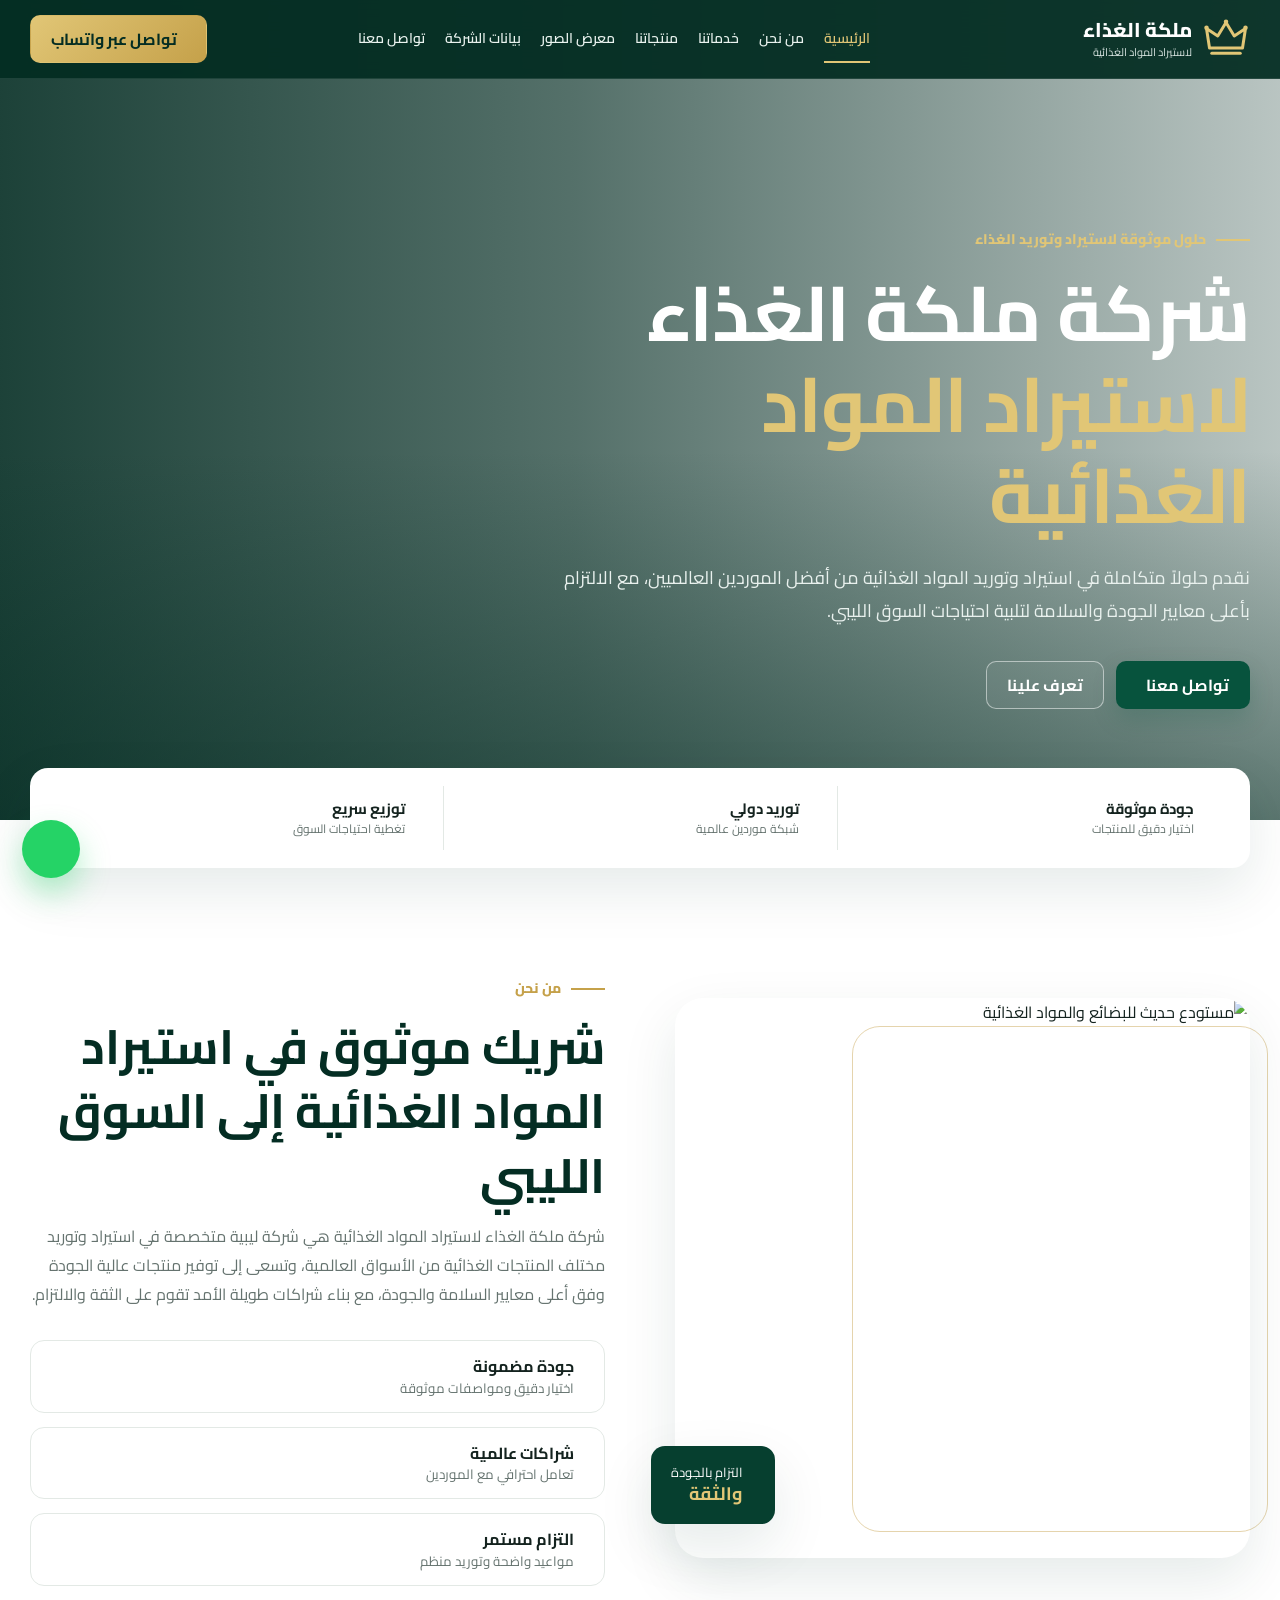
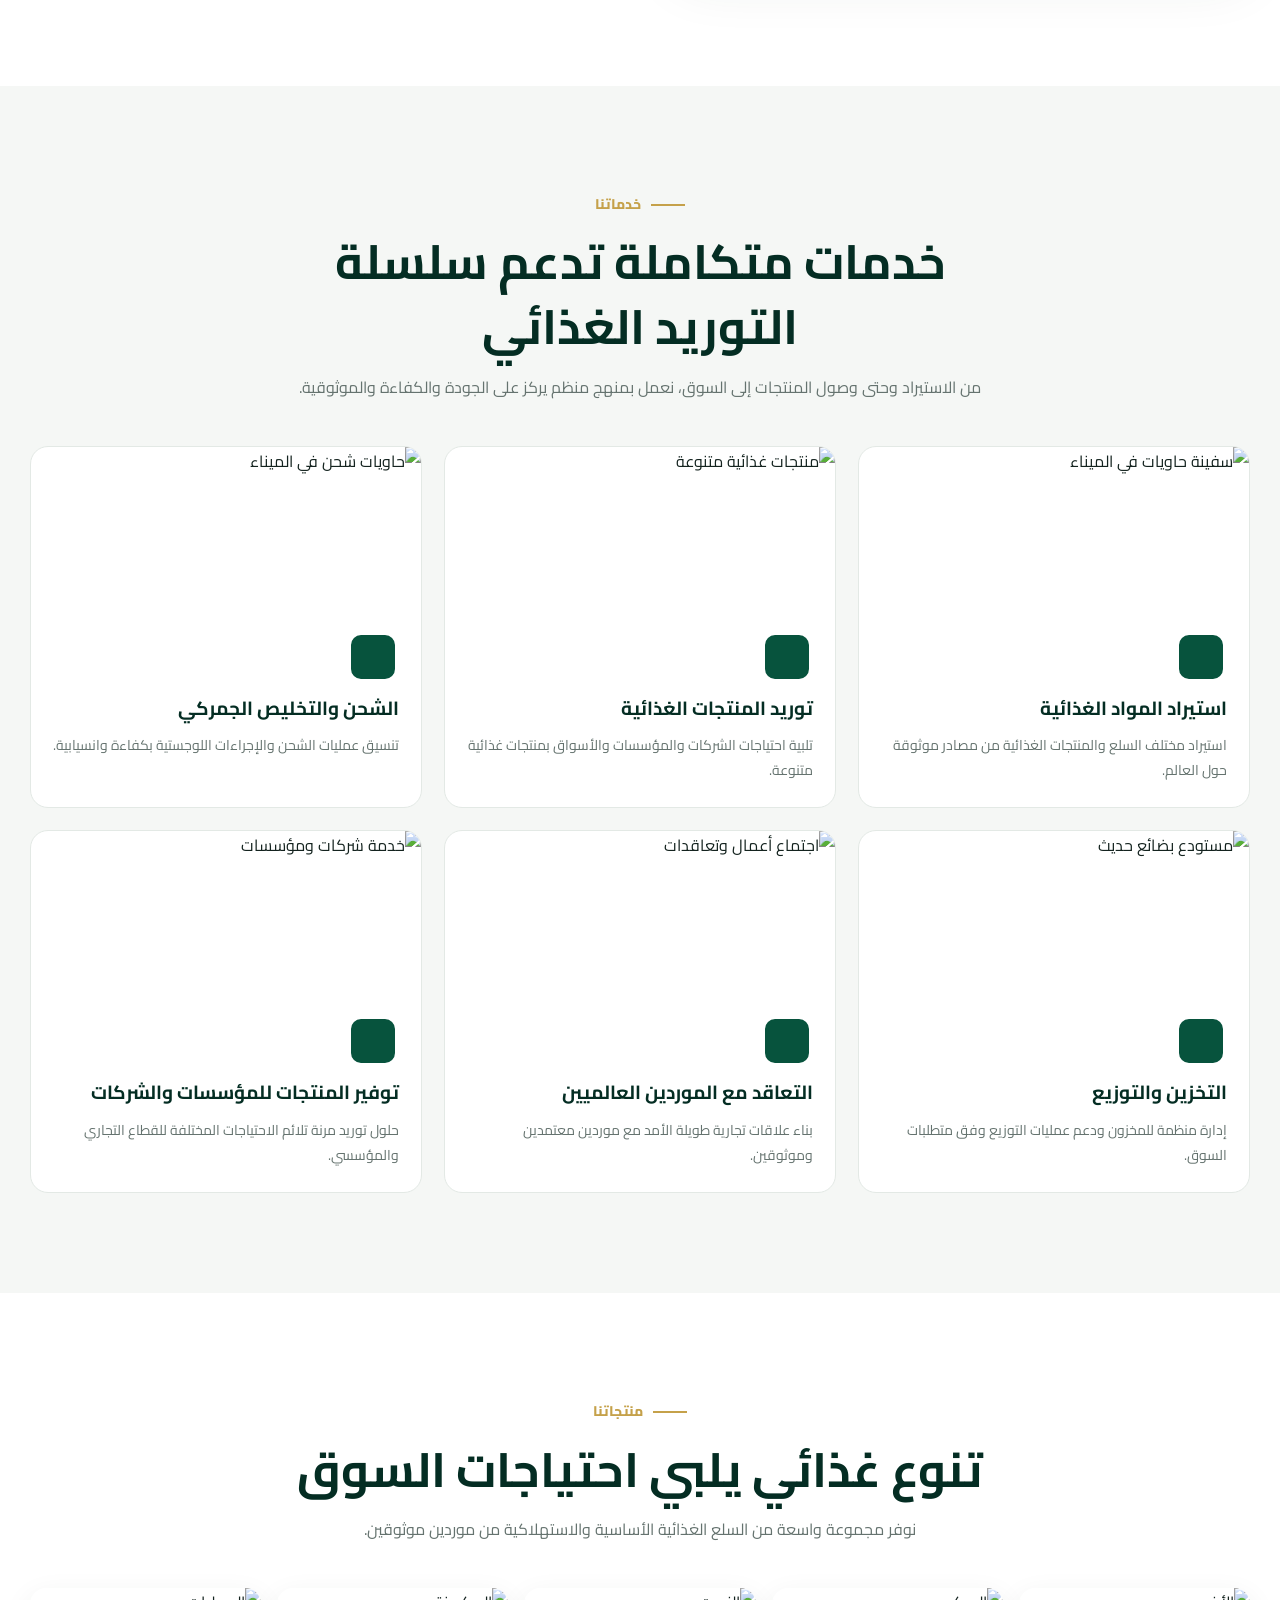
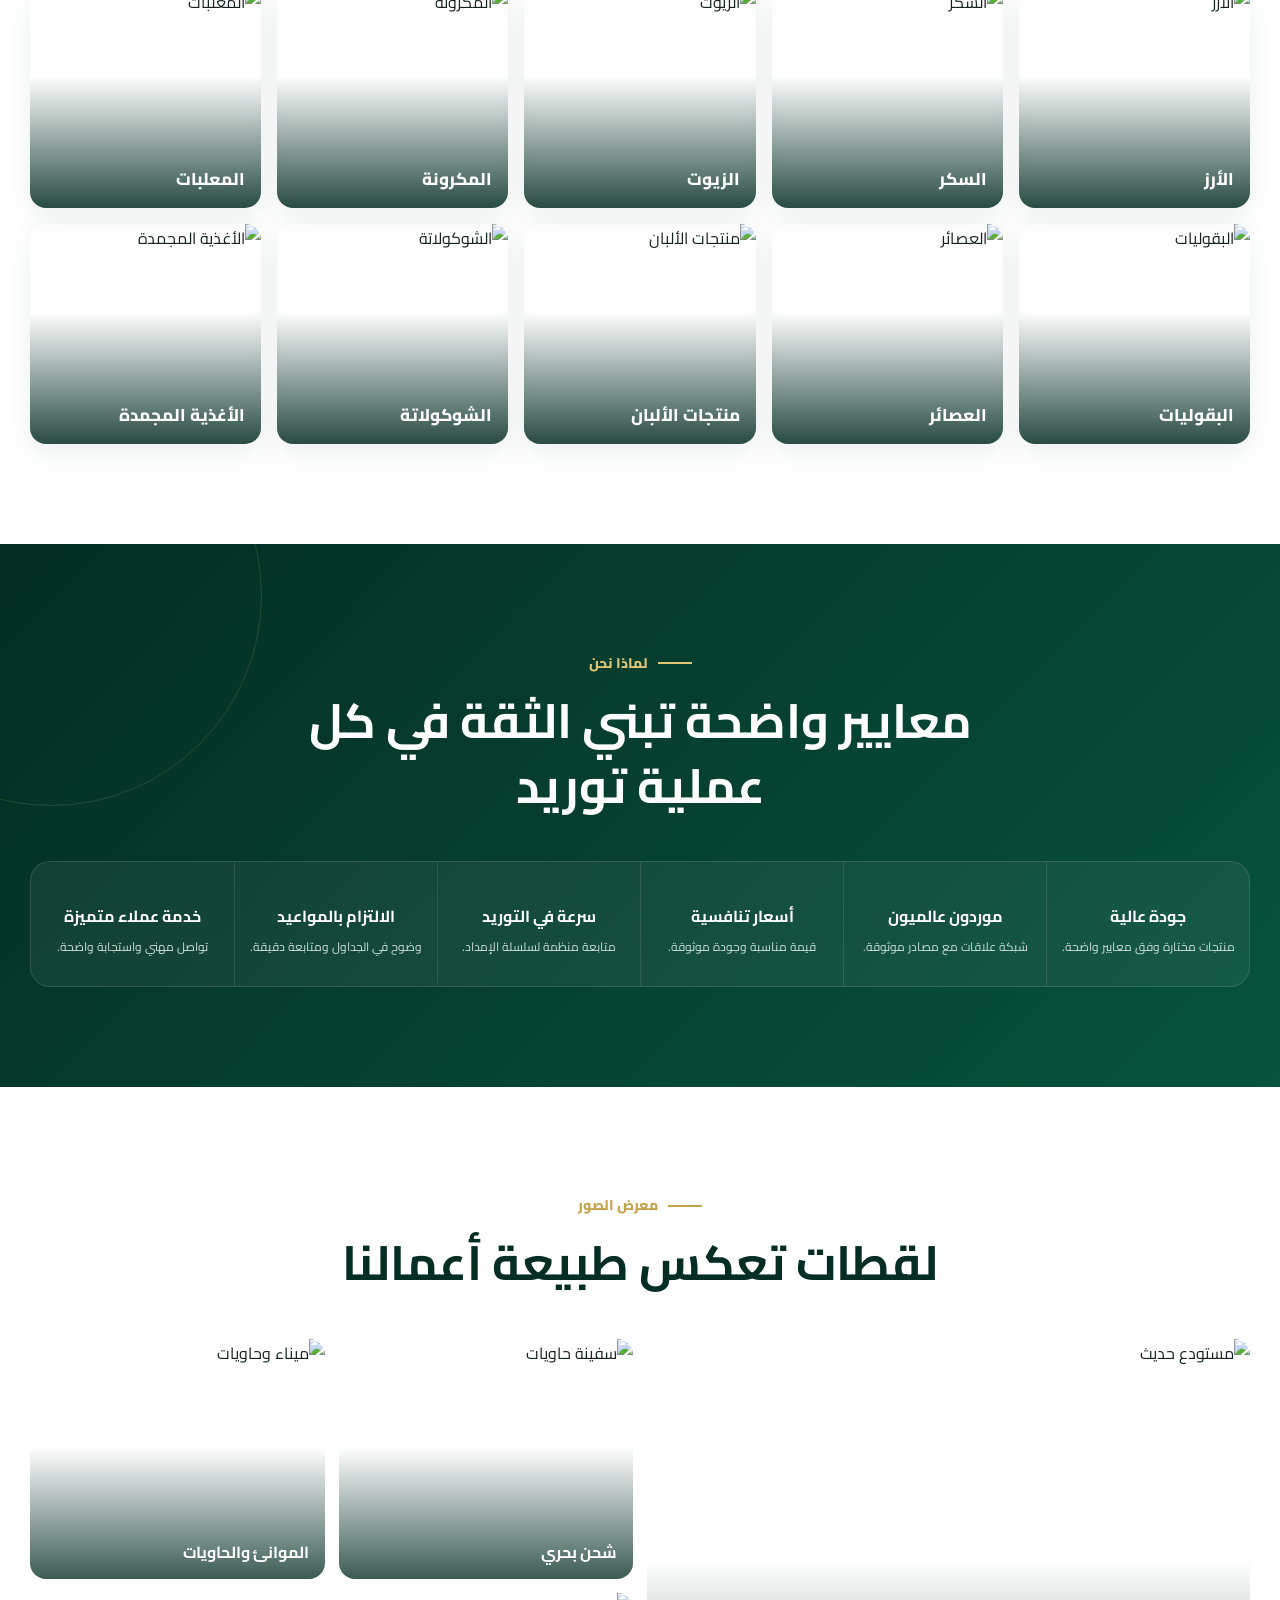
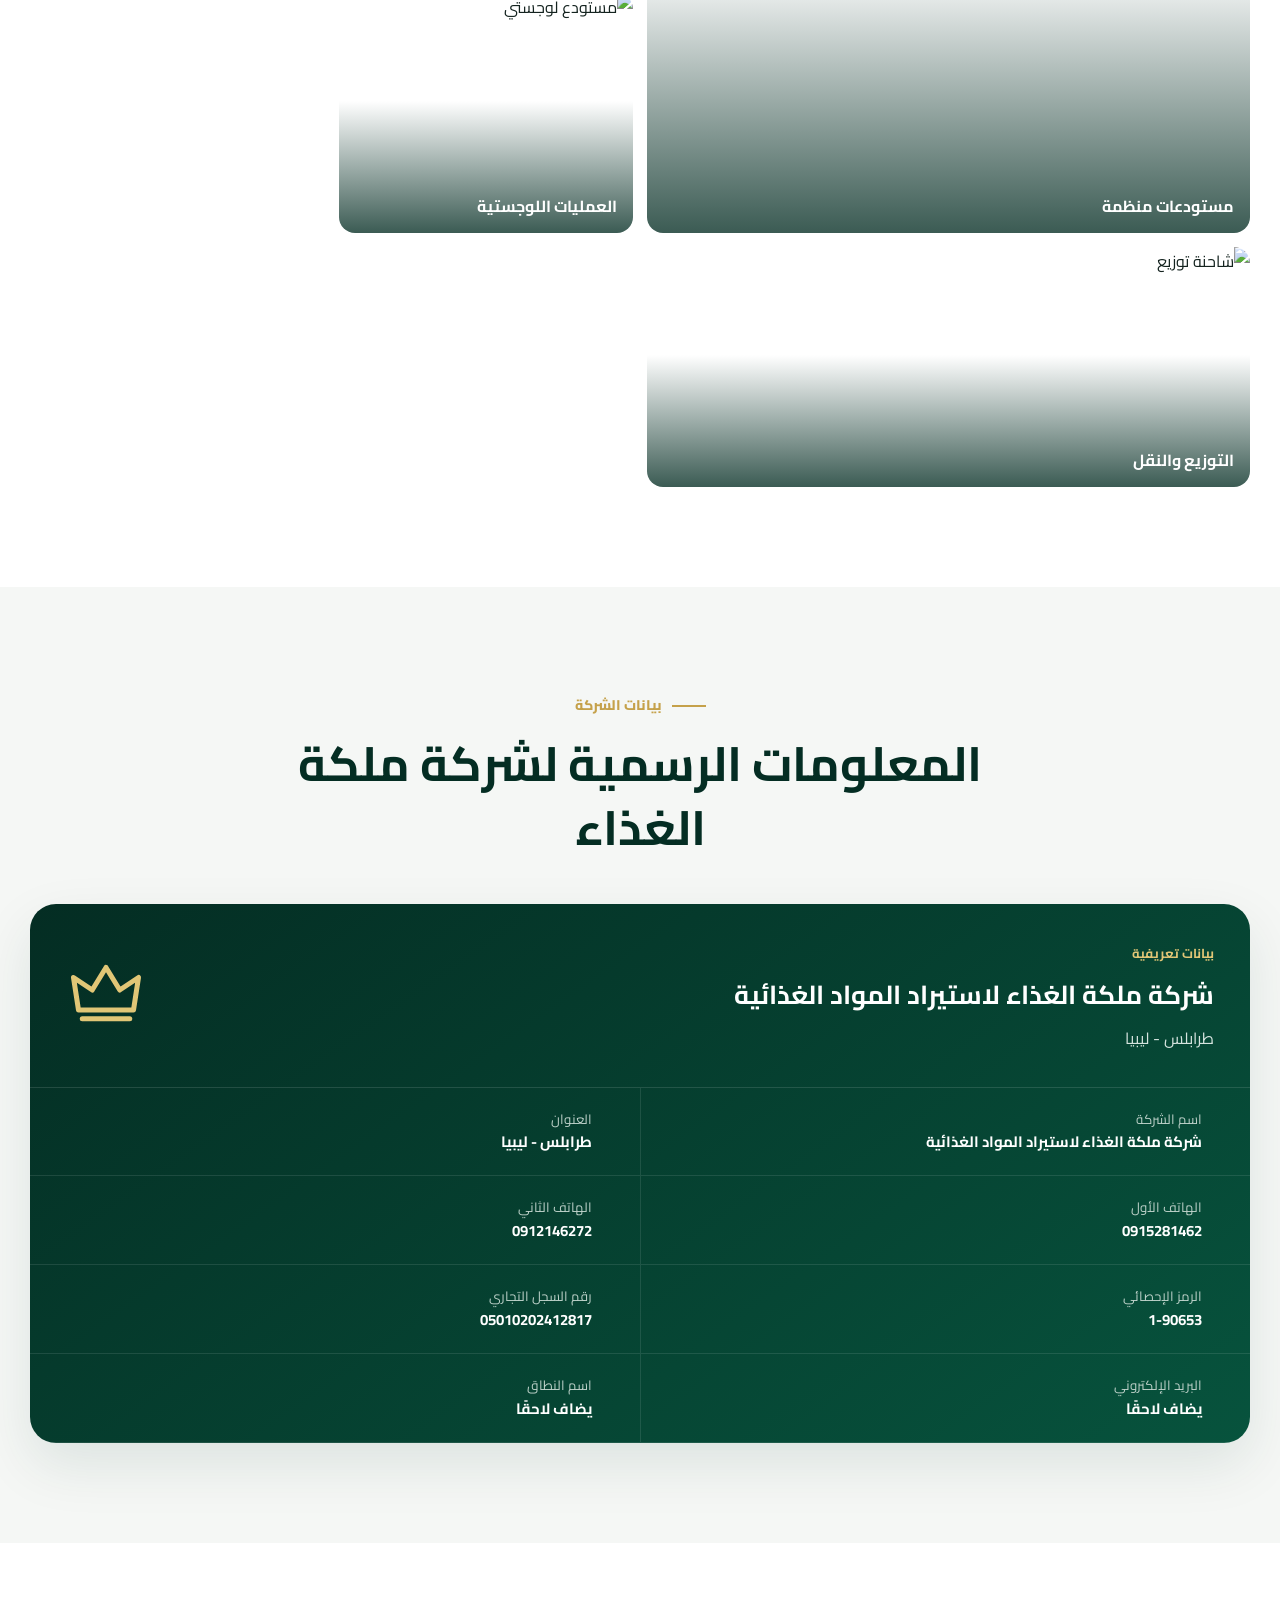
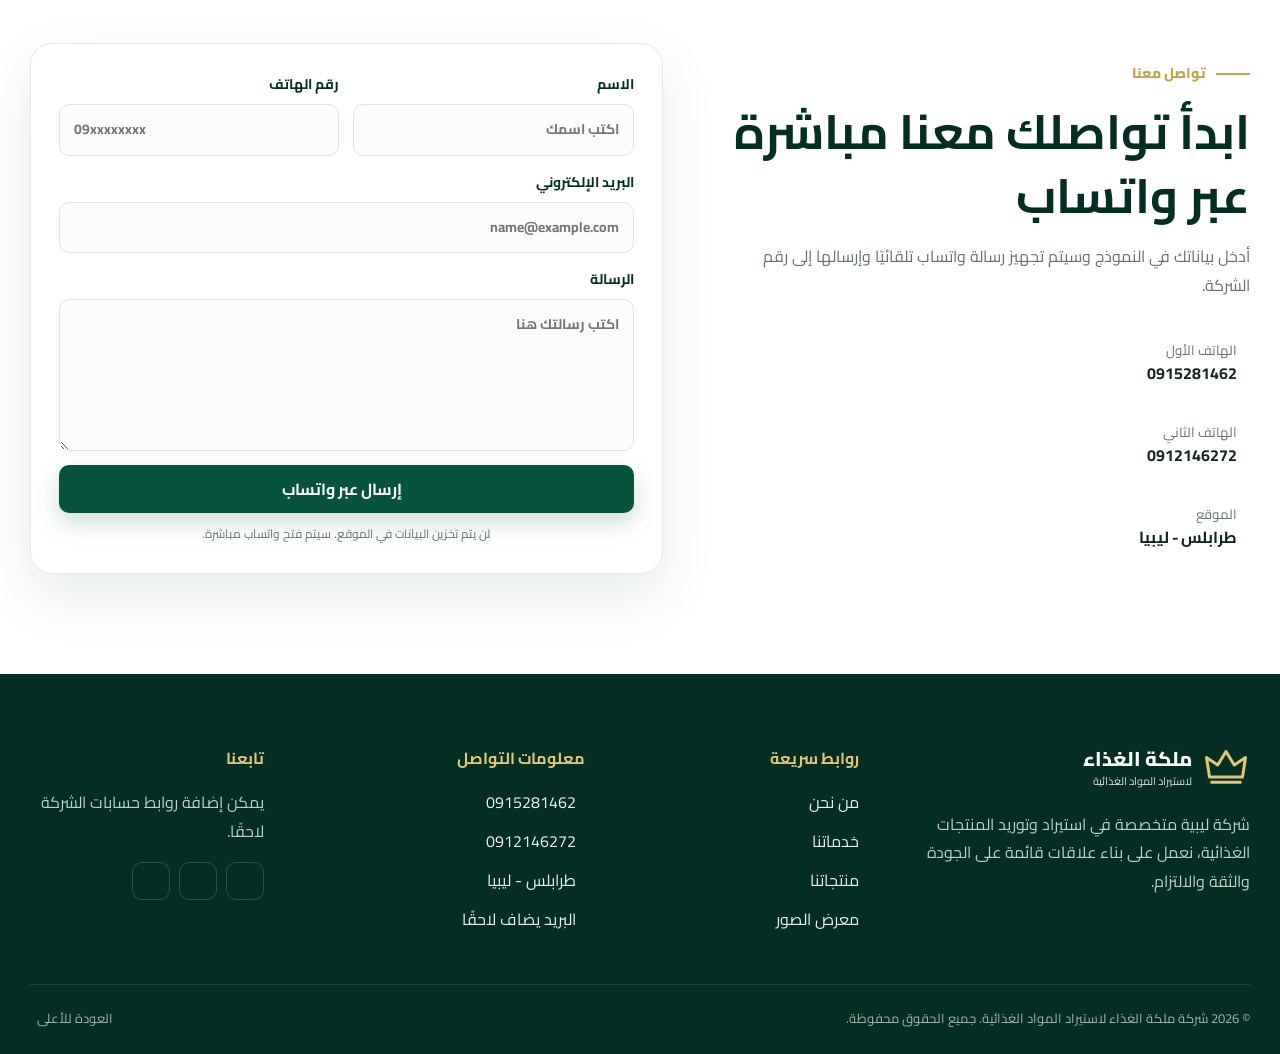
==== malikat-alghidhaa-site/index.html @ f76620d1 "Initial commit" ====
<!DOCTYPE html>
<html lang="ar" dir="rtl">
<head>
  <meta charset="UTF-8" />
  <meta name="viewport" content="width=device-width, initial-scale=1.0" />
  <meta name="description" content="شركة ملكة الغذاء لاستيراد المواد الغذائية - شركة ليبية متخصصة في استيراد وتوريد المواد الغذائية من أفضل الموردين العالميين." />
  <meta name="theme-color" content="#063f2f" />
  <title>شركة ملكة الغذاء لاستيراد المواد الغذائية</title>

  <link rel="preconnect" href="https://fonts.googleapis.com">
  <link rel="preconnect" href="https://fonts.gstatic.com" crossorigin>
  <link href="https://fonts.googleapis.com/css2?family=Cairo:wght@400;500;600;700;800&display=swap" rel="stylesheet">
  <link rel="stylesheet" href="styles.css" />
  <script src="https://unpkg.com/lucide@latest/dist/umd/lucide.min.js" defer></script>
  <script src="script.js" defer></script>
</head>
<body>
  <a class="skip-link" href="#main">انتقل إلى المحتوى</a>

  <header class="site-header" id="top">
    <div class="container nav-wrap">
      <a class="brand" href="#home" aria-label="العودة إلى الرئيسية">
        <span class="brand-mark" aria-hidden="true">
          <svg viewBox="0 0 64 64" role="img" aria-label="تاج">
            <path d="M10 44 6 18l15 10L32 10l11 18 15-10-4 26H10Z" fill="none" stroke="currentColor" stroke-width="4" stroke-linejoin="round"/>
            <path d="M13 51h38" fill="none" stroke="currentColor" stroke-width="4" stroke-linecap="round"/>
            <circle cx="6" cy="17" r="3" fill="currentColor"/>
            <circle cx="32" cy="9" r="3" fill="currentColor"/>
            <circle cx="58" cy="17" r="3" fill="currentColor"/>
          </svg>
        </span>
        <span class="brand-copy">
          <strong>ملكة الغذاء</strong>
          <small>لاستيراد المواد الغذائية</small>
        </span>
      </a>

      <button class="nav-toggle" type="button" aria-label="فتح القائمة" aria-expanded="false" aria-controls="mainNav">
        <span></span><span></span><span></span>
      </button>

      <nav class="main-nav" id="mainNav" aria-label="التنقل الرئيسي">
        <a href="#home" class="active">الرئيسية</a>
        <a href="#about">من نحن</a>
        <a href="#services">خدماتنا</a>
        <a href="#products">منتجاتنا</a>
        <a href="#gallery">معرض الصور</a>
        <a href="#company-data">بيانات الشركة</a>
        <a href="#contact">تواصل معنا</a>
      </nav>

      <a class="btn btn-gold nav-whatsapp" href="https://wa.me/218915281462" target="_blank" rel="noopener">
        <i data-lucide="message-circle"></i>
        تواصل عبر واتساب
      </a>
    </div>
  </header>

  <main id="main">
    <section class="hero" id="home">
      <div class="hero-overlay"></div>
      <div class="container hero-content reveal">
        <span class="eyebrow light">حلول موثوقة لاستيراد وتوريد الغذاء</span>
        <h1>شركة ملكة الغذاء<br><span>لاستيراد المواد الغذائية</span></h1>
        <p>نقدم حلولاً متكاملة في استيراد وتوريد المواد الغذائية من أفضل الموردين العالميين، مع الالتزام بأعلى معايير الجودة والسلامة لتلبية احتياجات السوق الليبي.</p>
        <div class="hero-actions">
          <a class="btn btn-primary" href="#contact">تواصل معنا <i data-lucide="arrow-left"></i></a>
          <a class="btn btn-outline-light" href="#about">تعرف علينا</a>
        </div>
      </div>
      <div class="hero-stats container" aria-label="مزايا مختصرة">
        <article>
          <i data-lucide="badge-check"></i>
          <div><strong>جودة موثوقة</strong><span>اختيار دقيق للمنتجات</span></div>
        </article>
        <article>
          <i data-lucide="ship"></i>
          <div><strong>توريد دولي</strong><span>شبكة موردين عالمية</span></div>
        </article>
        <article>
          <i data-lucide="truck"></i>
          <div><strong>توزيع سريع</strong><span>تغطية احتياجات السوق</span></div>
        </article>
      </div>
    </section>

    <section class="section about" id="about">
      <div class="container two-col">
        <div class="image-card reveal">
          <img src="https://images.unsplash.com/photo-1586528116311-ad8dd3c8310d?auto=format&fit=crop&w=1400&q=85" alt="مستودع حديث للبضائع والمواد الغذائية" loading="lazy" />
          <div class="image-badge"><i data-lucide="shield-check"></i><span>التزام بالجودة<br><strong>والثقة</strong></span></div>
        </div>
        <div class="section-copy reveal">
          <span class="eyebrow">من نحن</span>
          <h2>شريك موثوق في استيراد المواد الغذائية إلى السوق الليبي</h2>
          <p>شركة ملكة الغذاء لاستيراد المواد الغذائية هي شركة ليبية متخصصة في استيراد وتوريد مختلف المنتجات الغذائية من الأسواق العالمية، وتسعى إلى توفير منتجات عالية الجودة وفق أعلى معايير السلامة والجودة، مع بناء شراكات طويلة الأمد تقوم على الثقة والالتزام.</p>
          <div class="mini-features">
            <div><i data-lucide="award"></i><span><strong>جودة مضمونة</strong><small>اختيار دقيق ومواصفات موثوقة</small></span></div>
            <div><i data-lucide="handshake"></i><span><strong>شراكات عالمية</strong><small>تعامل احترافي مع الموردين</small></span></div>
            <div><i data-lucide="calendar-check"></i><span><strong>التزام مستمر</strong><small>مواعيد واضحة وتوريد منظم</small></span></div>
          </div>
        </div>
      </div>
    </section>

    <section class="section section-soft" id="services">
      <div class="container">
        <div class="section-heading reveal">
          <span class="eyebrow">خدماتنا</span>
          <h2>خدمات متكاملة تدعم سلسلة التوريد الغذائي</h2>
          <p>من الاستيراد وحتى وصول المنتجات إلى السوق، نعمل بمنهج منظم يركز على الجودة والكفاءة والموثوقية.</p>
        </div>

        <div class="service-grid">
          <article class="service-card reveal">
            <img src="https://images.unsplash.com/photo-1578575437130-527eed3abbec?auto=format&fit=crop&w=900&q=80" alt="سفينة حاويات في الميناء" loading="lazy" />
            <div class="card-body"><span class="icon-box"><i data-lucide="ship"></i></span><h3>استيراد المواد الغذائية</h3><p>استيراد مختلف السلع والمنتجات الغذائية من مصادر موثوقة حول العالم.</p></div>
          </article>
          <article class="service-card reveal">
            <img src="https://images.unsplash.com/photo-1601599561213-832382fd07ba?auto=format&fit=crop&w=900&q=80" alt="منتجات غذائية متنوعة" loading="lazy" />
            <div class="card-body"><span class="icon-box"><i data-lucide="package-check"></i></span><h3>توريد المنتجات الغذائية</h3><p>تلبية احتياجات الشركات والمؤسسات والأسواق بمنتجات غذائية متنوعة.</p></div>
          </article>
          <article class="service-card reveal">
            <img src="https://images.unsplash.com/photo-1494412574643-ff11b0a5c1c3?auto=format&fit=crop&w=900&q=80" alt="حاويات شحن في الميناء" loading="lazy" />
            <div class="card-body"><span class="icon-box"><i data-lucide="container"></i></span><h3>الشحن والتخليص الجمركي</h3><p>تنسيق عمليات الشحن والإجراءات اللوجستية بكفاءة وانسيابية.</p></div>
          </article>
          <article class="service-card reveal">
            <img src="https://images.unsplash.com/photo-1553413077-190dd305871c?auto=format&fit=crop&w=900&q=80" alt="مستودع بضائع حديث" loading="lazy" />
            <div class="card-body"><span class="icon-box"><i data-lucide="warehouse"></i></span><h3>التخزين والتوزيع</h3><p>إدارة منظمة للمخزون ودعم عمليات التوزيع وفق متطلبات السوق.</p></div>
          </article>
          <article class="service-card reveal">
            <img src="https://images.unsplash.com/photo-1556761175-b413da4baf72?auto=format&fit=crop&w=900&q=80" alt="اجتماع أعمال وتعاقدات" loading="lazy" />
            <div class="card-body"><span class="icon-box"><i data-lucide="handshake"></i></span><h3>التعاقد مع الموردين العالميين</h3><p>بناء علاقات تجارية طويلة الأمد مع موردين معتمدين وموثوقين.</p></div>
          </article>
          <article class="service-card reveal">
            <img src="https://images.unsplash.com/photo-1556742049-0cfed4f6a45d?auto=format&fit=crop&w=900&q=80" alt="خدمة شركات ومؤسسات" loading="lazy" />
            <div class="card-body"><span class="icon-box"><i data-lucide="building-2"></i></span><h3>توفير المنتجات للمؤسسات والشركات</h3><p>حلول توريد مرنة تلائم الاحتياجات المختلفة للقطاع التجاري والمؤسسي.</p></div>
          </article>
        </div>
      </div>
    </section>

    <section class="section" id="products">
      <div class="container">
        <div class="section-heading reveal">
          <span class="eyebrow">منتجاتنا</span>
          <h2>تنوع غذائي يلبي احتياجات السوق</h2>
          <p>نوفر مجموعة واسعة من السلع الغذائية الأساسية والاستهلاكية من موردين موثوقين.</p>
        </div>

        <div class="product-grid">
          <article class="product-card reveal"><img src="https://images.unsplash.com/photo-1586201375761-83865001e31c?auto=format&fit=crop&w=700&q=80" alt="الأرز" loading="lazy"><span>الأرز</span></article>
          <article class="product-card reveal"><img src="https://images.unsplash.com/photo-1581441363689-1f3c3c414635?auto=format&fit=crop&w=700&q=80" alt="السكر" loading="lazy"><span>السكر</span></article>
          <article class="product-card reveal"><img src="https://images.unsplash.com/photo-1474979266404-7eaacbcd87c5?auto=format&fit=crop&w=700&q=80" alt="الزيوت" loading="lazy"><span>الزيوت</span></article>
          <article class="product-card reveal"><img src="https://images.unsplash.com/photo-1551462147-ff29053bfc14?auto=format&fit=crop&w=700&q=80" alt="المكرونة" loading="lazy"><span>المكرونة</span></article>
          <article class="product-card reveal"><img src="https://images.unsplash.com/photo-1592924357228-91a4daadcfea?auto=format&fit=crop&w=700&q=80" alt="المعلبات" loading="lazy"><span>المعلبات</span></article>
          <article class="product-card reveal"><img src="https://images.unsplash.com/photo-1515543904379-3d757afe72e4?auto=format&fit=crop&w=700&q=80" alt="البقوليات" loading="lazy"><span>البقوليات</span></article>
          <article class="product-card reveal"><img src="https://images.unsplash.com/photo-1621506289937-a8e4df240d0b?auto=format&fit=crop&w=700&q=80" alt="العصائر" loading="lazy"><span>العصائر</span></article>
          <article class="product-card reveal"><img src="https://images.unsplash.com/photo-1628088062854-d1870b4553da?auto=format&fit=crop&w=700&q=80" alt="منتجات الألبان" loading="lazy"><span>منتجات الألبان</span></article>
          <article class="product-card reveal"><img src="https://images.unsplash.com/photo-1575377427642-087cf684f29d?auto=format&fit=crop&w=700&q=80" alt="الشوكولاتة" loading="lazy"><span>الشوكولاتة</span></article>
          <article class="product-card reveal"><img src="https://images.unsplash.com/photo-1598511726623-d2e9996892f0?auto=format&fit=crop&w=700&q=80" alt="الأغذية المجمدة" loading="lazy"><span>الأغذية المجمدة</span></article>
        </div>
      </div>
    </section>

    <section class="section why-us">
      <div class="container">
        <div class="section-heading light reveal">
          <span class="eyebrow light">لماذا نحن</span>
          <h2>معايير واضحة تبني الثقة في كل عملية توريد</h2>
        </div>
        <div class="why-grid">
          <article class="reveal"><i data-lucide="shield-check"></i><h3>جودة عالية</h3><p>منتجات مختارة وفق معايير واضحة.</p></article>
          <article class="reveal"><i data-lucide="globe-2"></i><h3>موردون عالميون</h3><p>شبكة علاقات مع مصادر موثوقة.</p></article>
          <article class="reveal"><i data-lucide="badge-dollar-sign"></i><h3>أسعار تنافسية</h3><p>قيمة مناسبة وجودة موثوقة.</p></article>
          <article class="reveal"><i data-lucide="truck"></i><h3>سرعة في التوريد</h3><p>متابعة منظمة لسلسلة الإمداد.</p></article>
          <article class="reveal"><i data-lucide="clock-3"></i><h3>الالتزام بالمواعيد</h3><p>وضوح في الجداول ومتابعة دقيقة.</p></article>
          <article class="reveal"><i data-lucide="headphones"></i><h3>خدمة عملاء متميزة</h3><p>تواصل مهني واستجابة واضحة.</p></article>
        </div>
      </div>
    </section>

    <section class="section" id="gallery">
      <div class="container">
        <div class="section-heading reveal">
          <span class="eyebrow">معرض الصور</span>
          <h2>لقطات تعكس طبيعة أعمالنا</h2>
        </div>
        <div class="gallery-grid">
          <figure class="gallery-large reveal"><img src="https://images.unsplash.com/photo-1553413077-190dd305871c?auto=format&fit=crop&w=1200&q=85" alt="مستودع حديث" loading="lazy"><figcaption>مستودعات منظمة</figcaption></figure>
          <figure class="reveal"><img src="https://images.unsplash.com/photo-1578575437130-527eed3abbec?auto=format&fit=crop&w=900&q=85" alt="سفينة حاويات" loading="lazy"><figcaption>شحن بحري</figcaption></figure>
          <figure class="reveal"><img src="https://images.unsplash.com/photo-1494412574643-ff11b0a5c1c3?auto=format&fit=crop&w=900&q=85" alt="ميناء وحاويات" loading="lazy"><figcaption>الموانئ والحاويات</figcaption></figure>
          <figure class="reveal"><img src="https://images.unsplash.com/photo-1586528116311-ad8dd3c8310d?auto=format&fit=crop&w=900&q=85" alt="مستودع لوجستي" loading="lazy"><figcaption>العمليات اللوجستية</figcaption></figure>
          <figure class="gallery-wide reveal"><img src="https://images.unsplash.com/photo-1601584115197-04ecc0da31d7?auto=format&fit=crop&w=1200&q=85" alt="شاحنة توزيع" loading="lazy"><figcaption>التوزيع والنقل</figcaption></figure>
        </div>
      </div>
    </section>

    <section class="section section-soft" id="company-data">
      <div class="container">
        <div class="section-heading reveal">
          <span class="eyebrow">بيانات الشركة</span>
          <h2>المعلومات الرسمية لشركة ملكة الغذاء</h2>
        </div>

        <div class="company-card reveal">
          <div class="company-card-head">
            <div>
              <span class="small-label">بيانات تعريفية</span>
              <h3>شركة ملكة الغذاء لاستيراد المواد الغذائية</h3>
              <p>طرابلس - ليبيا</p>
            </div>
            <span class="company-emblem" aria-hidden="true">
              <svg viewBox="0 0 64 64"><path d="M10 44 6 18l15 10L32 10l11 18 15-10-4 26H10Z" fill="none" stroke="currentColor" stroke-width="4" stroke-linejoin="round"/><path d="M13 51h38" fill="none" stroke="currentColor" stroke-width="4" stroke-linecap="round"/></svg>
            </span>
          </div>
          <div class="company-data-grid">
            <div><i data-lucide="building-2"></i><span><small>اسم الشركة</small><strong>شركة ملكة الغذاء لاستيراد المواد الغذائية</strong></span></div>
            <div><i data-lucide="map-pin"></i><span><small>العنوان</small><strong>طرابلس - ليبيا</strong></span></div>
            <div><i data-lucide="phone"></i><span><small>الهاتف الأول</small><strong><a href="tel:+218915281462">0915281462</a></strong></span></div>
            <div><i data-lucide="phone-call"></i><span><small>الهاتف الثاني</small><strong><a href="tel:+218912146272">0912146272</a></strong></span></div>
            <div><i data-lucide="bar-chart-3"></i><span><small>الرمز الإحصائي</small><strong>1-90653</strong></span></div>
            <div><i data-lucide="file-text"></i><span><small>رقم السجل التجاري</small><strong>05010202412817</strong></span></div>
            <div><i data-lucide="mail"></i><span><small>البريد الإلكتروني</small><strong>يضاف لاحقًا</strong></span></div>
            <div><i data-lucide="globe"></i><span><small>اسم النطاق</small><strong>يضاف لاحقًا</strong></span></div>
          </div>
        </div>
      </div>
    </section>

    <section class="section contact" id="contact">
      <div class="container contact-grid">
        <div class="contact-copy reveal">
          <span class="eyebrow">تواصل معنا</span>
          <h2>ابدأ تواصلك معنا مباشرة عبر واتساب</h2>
          <p>أدخل بياناتك في النموذج وسيتم تجهيز رسالة واتساب تلقائيًا وإرسالها إلى رقم الشركة.</p>
          <div class="contact-list">
            <a href="tel:+218915281462"><i data-lucide="phone"></i><span><small>الهاتف الأول</small><strong>0915281462</strong></span></a>
            <a href="tel:+218912146272"><i data-lucide="phone-call"></i><span><small>الهاتف الثاني</small><strong>0912146272</strong></span></a>
            <div><i data-lucide="map-pin"></i><span><small>الموقع</small><strong>طرابلس - ليبيا</strong></span></div>
          </div>
        </div>

        <form class="contact-form reveal" id="whatsappForm">
          <div class="form-row">
            <label>الاسم<input type="text" id="name" name="name" placeholder="اكتب اسمك" required></label>
            <label>رقم الهاتف<input type="tel" id="phone" name="phone" placeholder="09xxxxxxxx" required></label>
          </div>
          <label>البريد الإلكتروني<input type="email" id="email" name="email" placeholder="name@example.com"></label>
          <label>الرسالة<textarea id="message" name="message" rows="5" placeholder="اكتب رسالتك هنا" required></textarea></label>
          <button class="btn btn-primary btn-full" type="submit"><i data-lucide="message-circle"></i> إرسال عبر واتساب</button>
          <p class="form-note">لن يتم تخزين البيانات في الموقع. سيتم فتح واتساب مباشرة.</p>
        </form>
      </div>
    </section>
  </main>

  <footer class="site-footer">
    <div class="container footer-grid">
      <div class="footer-brand">
        <a class="brand brand-footer" href="#top">
          <span class="brand-mark" aria-hidden="true">
            <svg viewBox="0 0 64 64"><path d="M10 44 6 18l15 10L32 10l11 18 15-10-4 26H10Z" fill="none" stroke="currentColor" stroke-width="4" stroke-linejoin="round"/><path d="M13 51h38" fill="none" stroke="currentColor" stroke-width="4" stroke-linecap="round"/></svg>
          </span>
          <span class="brand-copy"><strong>ملكة الغذاء</strong><small>لاستيراد المواد الغذائية</small></span>
        </a>
        <p>شركة ليبية متخصصة في استيراد وتوريد المنتجات الغذائية، نعمل على بناء علاقات قائمة على الجودة والثقة والالتزام.</p>
      </div>

      <div><h4>روابط سريعة</h4><ul><li><a href="#about">من نحن</a></li><li><a href="#services">خدماتنا</a></li><li><a href="#products">منتجاتنا</a></li><li><a href="#gallery">معرض الصور</a></li></ul></div>
      <div><h4>معلومات التواصل</h4><ul class="footer-contact"><li><i data-lucide="phone"></i><a href="tel:+218915281462">0915281462</a></li><li><i data-lucide="phone"></i><a href="tel:+218912146272">0912146272</a></li><li><i data-lucide="map-pin"></i>طرابلس - ليبيا</li><li><i data-lucide="mail"></i>البريد يضاف لاحقًا</li></ul></div>
      <div><h4>تابعنا</h4><p class="muted">يمكن إضافة روابط حسابات الشركة لاحقًا.</p><div class="socials"><a href="#" aria-label="فيسبوك"><i data-lucide="facebook"></i></a><a href="#" aria-label="إنستغرام"><i data-lucide="instagram"></i></a><a href="https://wa.me/218915281462" target="_blank" rel="noopener" aria-label="واتساب"><i data-lucide="message-circle"></i></a></div></div>
    </div>
    <div class="container footer-bottom">
      <p>© <span id="year"></span> شركة ملكة الغذاء لاستيراد المواد الغذائية. جميع الحقوق محفوظة.</p>
      <a href="#top">العودة للأعلى <i data-lucide="arrow-up"></i></a>
    </div>
  </footer>

  <a class="floating-whatsapp" href="https://wa.me/218915281462" target="_blank" rel="noopener" aria-label="تواصل عبر واتساب">
    <i data-lucide="message-circle"></i>
  </a>
</body>
</html>
---- malikat-alghidhaa-site/styles.css ----
:root {
  --green-950: #042d23;
  --green-900: #063f2f;
  --green-800: #07533d;
  --green-700: #0a6a4c;
  --gold: #c5a14a;
  --gold-light: #e1c676;
  --ink: #14231f;
  --muted: #65736f;
  --soft: #f5f7f5;
  --line: #e3e9e5;
  --white: #ffffff;
  --shadow: 0 22px 55px rgba(6, 63, 47, 0.10);
  --radius-lg: 28px;
  --radius-md: 18px;
  --radius-sm: 12px;
  --container: 1220px;
}

* { box-sizing: border-box; }
html { scroll-behavior: smooth; }
body {
  margin: 0;
  font-family: "Cairo", system-ui, sans-serif;
  color: var(--ink);
  background: #fff;
  line-height: 1.8;
  overflow-x: hidden;
}
img { width: 100%; display: block; }
a { color: inherit; text-decoration: none; }
button, input, textarea { font: inherit; }
button { cursor: pointer; }
.container { width: min(calc(100% - 40px), var(--container)); margin-inline: auto; }
.section { padding: 100px 0; }
.section-soft { background: var(--soft); }
.skip-link { position: fixed; top: -80px; right: 20px; z-index: 9999; background: #fff; color: var(--green-900); padding: 10px 16px; border-radius: 8px; }
.skip-link:focus { top: 20px; }

/* Header */
.site-header {
  position: fixed;
  top: 0;
  inset-inline: 0;
  z-index: 1000;
  background: rgba(4, 45, 35, 0.94);
  backdrop-filter: blur(14px);
  border-bottom: 1px solid rgba(255,255,255,.10);
  transition: .25s ease;
}
.site-header.scrolled { box-shadow: 0 10px 35px rgba(0,0,0,.18); }
.nav-wrap { min-height: 78px; display: flex; align-items: center; gap: 28px; }
.brand { display: inline-flex; align-items: center; gap: 10px; color: white; min-width: 230px; }
.brand-mark { width: 48px; height: 48px; color: var(--gold-light); display: grid; place-items: center; }
.brand-mark svg { width: 100%; height: 100%; }
.brand-copy { display: flex; flex-direction: column; line-height: 1.2; }
.brand-copy strong { font-size: 20px; font-weight: 800; }
.brand-copy small { color: #d6e2de; font-size: 11px; margin-top: 4px; }
.main-nav { display: flex; align-items: center; gap: 20px; flex: 1; justify-content: center; }
.main-nav a { color: #eaf3ef; font-size: 14px; font-weight: 600; position: relative; padding-block: 26px; }
.main-nav a::after { content: ""; position: absolute; bottom: 15px; right: 0; width: 0; height: 2px; background: var(--gold-light); transition: .25s ease; }
.main-nav a:hover::after, .main-nav a.active::after { width: 100%; }
.main-nav a.active { color: var(--gold-light); }
.nav-toggle { display: none; width: 44px; height: 44px; background: transparent; border: 1px solid rgba(255,255,255,.2); border-radius: 10px; padding: 10px; }
.nav-toggle span { display: block; height: 2px; background: white; margin: 5px 0; border-radius: 2px; }

/* Buttons */
.btn { min-height: 48px; display: inline-flex; align-items: center; justify-content: center; gap: 9px; padding: 0 20px; border: 1px solid transparent; border-radius: 10px; font-weight: 700; transition: .25s ease; }
.btn svg { width: 19px; height: 19px; }
.btn-primary { background: var(--green-800); color: white; box-shadow: 0 10px 24px rgba(7, 83, 61, .20); }
.btn-primary:hover { background: var(--green-900); transform: translateY(-2px); }
.btn-gold { background: linear-gradient(135deg, var(--gold-light), var(--gold)); color: var(--green-950); }
.btn-gold:hover { transform: translateY(-2px); box-shadow: 0 10px 25px rgba(197,161,74,.22); }
.btn-outline-light { color: white; border-color: rgba(255,255,255,.5); background: rgba(255,255,255,.05); }
.btn-outline-light:hover { background: white; color: var(--green-900); }
.btn-full { width: 100%; }

/* Hero */
.hero {
  min-height: 820px;
  position: relative;
  display: flex;
  align-items: center;
  background-image: linear-gradient(90deg, rgba(4,45,35,.90) 0%, rgba(4,45,35,.68) 45%, rgba(4,45,35,.28) 100%), url('https://images.unsplash.com/photo-1494412574643-ff11b0a5c1c3?auto=format&fit=crop&w=2200&q=90');
  background-size: cover;
  background-position: center;
  padding-top: 110px;
}
.hero::after { content: ""; position: absolute; inset: 0; background: linear-gradient(to top, rgba(4,45,35,.52), transparent 45%); pointer-events: none; }
.hero-content { position: relative; z-index: 2; max-width: 760px; margin-inline: max(calc((100% - min(calc(100% - 40px), var(--container))) / 2), 20px) auto; }
.hero h1 { color: white; font-size: clamp(44px, 6vw, 78px); line-height: 1.18; margin: 16px 0 22px; letter-spacing: -1px; }
.hero h1 span { color: var(--gold-light); }
.hero p { color: #e9f1ee; font-size: 18px; max-width: 720px; margin: 0 0 34px; }
.hero-actions { display: flex; gap: 12px; flex-wrap: wrap; }
.eyebrow { color: var(--gold); font-weight: 800; font-size: 14px; display: inline-flex; align-items: center; gap: 10px; }
.eyebrow::before { content: ""; width: 34px; height: 2px; background: currentColor; }
.eyebrow.light { color: var(--gold-light); }
.hero-stats { position: absolute; z-index: 3; left: 50%; bottom: -48px; transform: translateX(-50%); display: grid; grid-template-columns: repeat(3,1fr); background: white; border-radius: var(--radius-md); box-shadow: var(--shadow); padding: 18px; }
.hero-stats article { display: flex; align-items: center; gap: 14px; padding: 12px 24px; border-left: 1px solid var(--line); }
.hero-stats article:last-child { border-left: 0; }
.hero-stats svg { color: var(--green-800); width: 34px; height: 34px; }
.hero-stats div { display: flex; flex-direction: column; line-height: 1.5; }
.hero-stats strong { font-size: 15px; }
.hero-stats span { font-size: 12px; color: var(--muted); }

/* Shared section titles */
.section-heading { max-width: 700px; margin: 0 auto 44px; text-align: center; }
.section-heading h2, .section-copy h2, .contact-copy h2 { font-size: clamp(30px, 4vw, 48px); line-height: 1.35; margin: 12px 0 14px; color: var(--green-950); }
.section-heading p, .section-copy p, .contact-copy p { color: var(--muted); margin: 0; }
.section-heading.light h2 { color: white; }
.section-heading.light p { color: #dce8e3; }

/* About */
.about { padding-top: 150px; }
.two-col { display: grid; grid-template-columns: 1fr 1fr; gap: 70px; align-items: center; }
.image-card { position: relative; }
.image-card img { height: 560px; object-fit: cover; border-radius: var(--radius-lg); box-shadow: var(--shadow); }
.image-card::before { content: ""; position: absolute; right: -18px; top: 28px; width: 72%; height: 90%; border: 1px solid rgba(197,161,74,.45); border-radius: var(--radius-lg); z-index: -1; }
.image-badge { position: absolute; left: -24px; bottom: 34px; background: var(--green-900); color: white; padding: 18px 20px; border-radius: 14px; display: flex; align-items: center; gap: 12px; box-shadow: var(--shadow); }
.image-badge svg { color: var(--gold-light); width: 34px; height: 34px; }
.image-badge span { line-height: 1.35; font-size: 13px; }
.image-badge strong { font-size: 18px; color: var(--gold-light); }
.mini-features { display: grid; gap: 14px; margin-top: 32px; }
.mini-features > div { display: flex; align-items: center; gap: 14px; border: 1px solid var(--line); padding: 14px 16px; border-radius: 14px; background: white; }
.mini-features svg { width: 28px; height: 28px; color: var(--green-800); }
.mini-features span { display: flex; flex-direction: column; line-height: 1.45; }
.mini-features small { color: var(--muted); }

/* Services */
.service-grid { display: grid; grid-template-columns: repeat(3, 1fr); gap: 22px; }
.service-card { background: white; border: 1px solid var(--line); border-radius: 18px; overflow: hidden; transition: .3s ease; }
.service-card:hover { transform: translateY(-6px); box-shadow: var(--shadow); }
.service-card img { height: 210px; object-fit: cover; }
.card-body { position: relative; padding: 34px 22px 24px; }
.icon-box { position: absolute; top: -26px; right: 22px; width: 52px; height: 52px; border-radius: 14px; display: grid; place-items: center; background: var(--green-800); color: white; border: 4px solid white; }
.icon-box svg { width: 24px; height: 24px; }
.service-card h3 { margin: 0 0 8px; color: var(--green-950); font-size: 19px; }
.service-card p { margin: 0; color: var(--muted); font-size: 14px; }

/* Products */
.product-grid { display: grid; grid-template-columns: repeat(5, 1fr); gap: 16px; }
.product-card { position: relative; min-height: 220px; border-radius: 16px; overflow: hidden; box-shadow: 0 10px 30px rgba(6,63,47,.08); }
.product-card img { width: 100%; height: 100%; object-fit: cover; transition: transform .45s ease; }
.product-card::after { content: ""; position: absolute; inset: 0; background: linear-gradient(to top, rgba(4,45,35,.86), rgba(4,45,35,0) 60%); }
.product-card span { position: absolute; z-index: 2; right: 16px; bottom: 14px; color: white; font-weight: 800; font-size: 17px; }
.product-card:hover img { transform: scale(1.06); }

/* Why us */
.why-us { background: linear-gradient(135deg, var(--green-950), var(--green-800)); position: relative; overflow: hidden; }
.why-us::before { content: ""; position: absolute; width: 420px; height: 420px; border: 1px solid rgba(225,198,118,.15); border-radius: 50%; left: -160px; top: -160px; }
.why-grid { position: relative; display: grid; grid-template-columns: repeat(6,1fr); background: rgba(255,255,255,.06); border: 1px solid rgba(255,255,255,.12); border-radius: 20px; overflow: hidden; }
.why-grid article { text-align: center; padding: 28px 14px; color: white; border-left: 1px solid rgba(255,255,255,.1); }
.why-grid article:last-child { border-left: 0; }
.why-grid svg { color: var(--gold-light); width: 34px; height: 34px; }
.why-grid h3 { font-size: 16px; margin: 12px 0 6px; }
.why-grid p { color: #cfe0da; font-size: 12px; line-height: 1.7; margin: 0; }

/* Gallery */
.gallery-grid { display: grid; grid-template-columns: repeat(4, 1fr); grid-auto-rows: 240px; gap: 14px; }
.gallery-grid figure { margin: 0; position: relative; overflow: hidden; border-radius: 16px; }
.gallery-large { grid-row: span 2; grid-column: span 2; }
.gallery-wide { grid-column: span 2; }
.gallery-grid img { height: 100%; object-fit: cover; transition: transform .45s ease; }
.gallery-grid figure::after { content: ""; position: absolute; inset: 0; background: linear-gradient(to top, rgba(4,45,35,.78), transparent 55%); }
.gallery-grid figcaption { position: absolute; z-index: 2; right: 16px; bottom: 12px; color: white; font-weight: 700; }
.gallery-grid figure:hover img { transform: scale(1.05); }

/* Company data */
.company-card { background: linear-gradient(145deg, var(--green-950), var(--green-800)); color: white; border-radius: 26px; overflow: hidden; box-shadow: var(--shadow); }
.company-card-head { display: flex; align-items: center; justify-content: space-between; padding: 34px 36px; border-bottom: 1px solid rgba(255,255,255,.12); }
.small-label { color: var(--gold-light); font-weight: 700; font-size: 13px; }
.company-card h3 { font-size: 26px; margin: 5px 0; }
.company-card p { margin: 0; color: #d6e4df; }
.company-emblem { width: 80px; height: 80px; color: var(--gold-light); }
.company-data-grid { display: grid; grid-template-columns: repeat(2,1fr); }
.company-data-grid > div { display: flex; align-items: center; gap: 14px; padding: 22px 34px; border-bottom: 1px solid rgba(255,255,255,.10); border-left: 1px solid rgba(255,255,255,.10); }
.company-data-grid > div:nth-child(even) { border-left: 0; }
.company-data-grid svg { color: var(--gold-light); width: 25px; height: 25px; flex: 0 0 auto; }
.company-data-grid span { display: flex; flex-direction: column; line-height: 1.55; }
.company-data-grid small { color: #bcd0c8; }
.company-data-grid strong { font-size: 15px; font-weight: 700; word-break: break-word; }

/* Contact */
.contact-grid { display: grid; grid-template-columns: .9fr 1.1fr; gap: 70px; align-items: center; }
.contact-list { margin-top: 28px; display: grid; gap: 12px; }
.contact-list > * { display: flex; align-items: center; gap: 13px; padding: 13px 0; }
.contact-list svg { width: 26px; height: 26px; color: var(--green-800); }
.contact-list span { display: flex; flex-direction: column; line-height: 1.5; }
.contact-list small { color: var(--muted); }
.contact-form { background: white; border: 1px solid var(--line); border-radius: 22px; padding: 28px; box-shadow: var(--shadow); }
.form-row { display: grid; grid-template-columns: repeat(2,1fr); gap: 14px; }
.contact-form label { display: grid; gap: 7px; margin-bottom: 14px; color: var(--green-950); font-weight: 700; font-size: 14px; }
.contact-form input, .contact-form textarea { width: 100%; border: 1px solid #dce5e1; background: #fbfcfb; border-radius: 10px; padding: 12px 14px; outline: none; transition: .2s ease; resize: vertical; }
.contact-form input:focus, .contact-form textarea:focus { border-color: var(--green-700); box-shadow: 0 0 0 3px rgba(10,106,76,.10); }
.form-note { color: var(--muted); font-size: 12px; text-align: center; margin: 10px 0 0; }

/* Footer */
.site-footer { background: var(--green-950); color: #e9f1ee; padding-top: 70px; }
.footer-grid { display: grid; grid-template-columns: 1.5fr 1fr 1.2fr 1fr; gap: 40px; padding-bottom: 50px; }
.brand-footer { min-width: auto; margin-bottom: 18px; }
.footer-brand p { color: #bcd0c8; max-width: 380px; margin: 0; }
.site-footer h4 { color: var(--gold-light); margin: 0 0 16px; }
.site-footer ul { list-style: none; padding: 0; margin: 0; display: grid; gap: 10px; }
.site-footer a:hover { color: var(--gold-light); }
.footer-contact li { display: flex; align-items: center; gap: 9px; }
.footer-contact svg { width: 18px; height: 18px; color: var(--gold-light); }
.muted { color: #bcd0c8; }
.socials { display: flex; gap: 9px; margin-top: 16px; }
.socials a { width: 38px; height: 38px; border: 1px solid rgba(255,255,255,.16); border-radius: 10px; display: grid; place-items: center; }
.socials svg { width: 18px; height: 18px; }
.footer-bottom { min-height: 70px; display: flex; align-items: center; justify-content: space-between; gap: 20px; border-top: 1px solid rgba(255,255,255,.10); color: #9fb8ae; font-size: 13px; }
.footer-bottom a { display: inline-flex; align-items: center; gap: 7px; }
.footer-bottom svg { width: 17px; height: 17px; }

/* Floating WhatsApp */
.floating-whatsapp { position: fixed; left: 22px; bottom: 22px; z-index: 900; width: 58px; height: 58px; border-radius: 50%; display: grid; place-items: center; background: #25d366; color: white; box-shadow: 0 15px 30px rgba(37,211,102,.35); }
.floating-whatsapp svg { width: 28px; height: 28px; }

/* Reveal animation */
.reveal { opacity: 0; transform: translateY(28px); transition: opacity .7s ease, transform .7s ease; }
.reveal.visible { opacity: 1; transform: translateY(0); }

/* Responsive */
@media (max-width: 1100px) {
  .nav-whatsapp { display: none; }
  .main-nav { gap: 15px; }
  .main-nav a { font-size: 13px; }
  .service-grid { grid-template-columns: repeat(2,1fr); }
  .product-grid { grid-template-columns: repeat(3,1fr); }
  .why-grid { grid-template-columns: repeat(3,1fr); }
  .why-grid article { border-bottom: 1px solid rgba(255,255,255,.1); }
  .footer-grid { grid-template-columns: repeat(2,1fr); }
}

@media (max-width: 820px) {
  .section { padding: 76px 0; }
  .nav-wrap { justify-content: space-between; min-height: 72px; }
  .brand { min-width: auto; }
  .brand-mark { width: 42px; height: 42px; }
  .brand-copy strong { font-size: 18px; }
  .nav-toggle { display: block; }
  .main-nav { position: fixed; top: 72px; right: 16px; left: 16px; padding: 14px; background: #fff; border-radius: 16px; box-shadow: var(--shadow); display: grid; gap: 0; transform: translateY(-15px); opacity: 0; visibility: hidden; transition: .25s ease; }
  .main-nav.open { transform: translateY(0); opacity: 1; visibility: visible; }
  .main-nav a { color: var(--green-950); padding: 12px 10px; border-bottom: 1px solid var(--line); }
  .main-nav a:last-child { border-bottom: 0; }
  .main-nav a::after { display: none; }
  .hero { min-height: 760px; background-position: 62% center; }
  .hero h1 { font-size: 44px; }
  .hero p { font-size: 16px; }
  .hero-stats { grid-template-columns: 1fr; position: relative; bottom: auto; left: auto; transform: none; margin-top: -72px; z-index: 5; }
  .hero-stats article { border-left: 0; border-bottom: 1px solid var(--line); }
  .hero-stats article:last-child { border-bottom: 0; }
  .about { padding-top: 76px; }
  .two-col, .contact-grid { grid-template-columns: 1fr; gap: 46px; }
  .image-card img { height: 420px; }
  .image-badge { left: 14px; }
  .gallery-grid { grid-template-columns: repeat(2,1fr); grid-auto-rows: 220px; }
  .gallery-large { grid-column: span 2; }
  .company-data-grid { grid-template-columns: 1fr; }
  .company-data-grid > div { border-left: 0; }
  .company-card-head { align-items: flex-start; }
}

@media (max-width: 560px) {
  .container { width: min(calc(100% - 28px), var(--container)); }
  .brand-copy small { font-size: 10px; }
  .hero { min-height: 700px; padding-top: 90px; }
  .hero-content { margin-inline: 14px; }
  .hero h1 { font-size: 38px; }
  .hero-actions { display: grid; grid-template-columns: 1fr; }
  .service-grid, .product-grid, .why-grid, .footer-grid, .form-row { grid-template-columns: 1fr; }
  .product-card { min-height: 240px; }
  .why-grid article { border-left: 0; }
  .gallery-grid { grid-template-columns: 1fr; grid-auto-rows: 230px; }
  .gallery-large, .gallery-wide { grid-column: span 1; grid-row: span 1; }
  .company-card-head { padding: 26px 22px; }
  .company-emblem { width: 58px; height: 58px; }
  .company-card h3 { font-size: 21px; }
  .company-data-grid > div { padding: 19px 22px; }
  .contact-form { padding: 20px; }
  .footer-bottom { flex-direction: column; justify-content: center; text-align: center; padding: 18px 0; }
  .floating-whatsapp { width: 52px; height: 52px; left: 16px; bottom: 16px; }
}

@media (prefers-reduced-motion: reduce) {
  html { scroll-behavior: auto; }
  *, *::before, *::after { animation-duration: .01ms !important; animation-iteration-count: 1 !important; transition-duration: .01ms !important; }
  .reveal { opacity: 1; transform: none; }
}
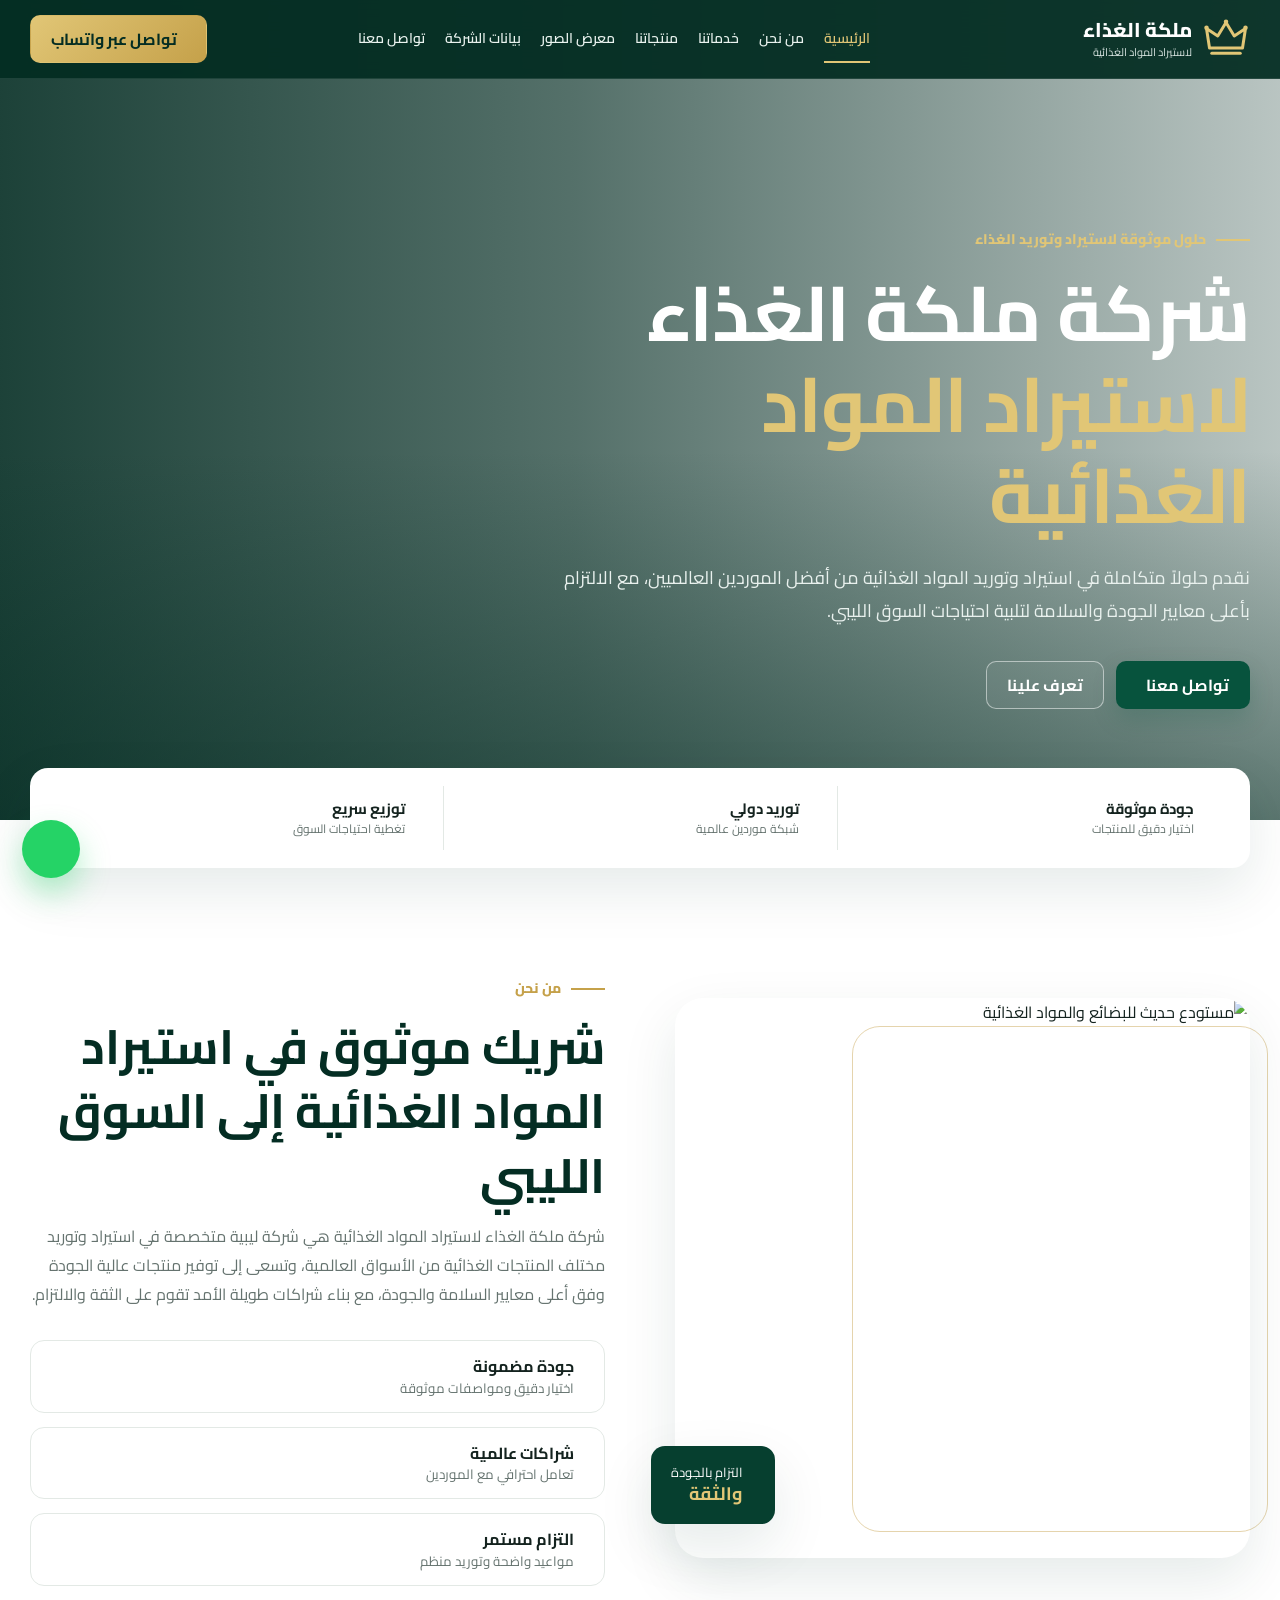
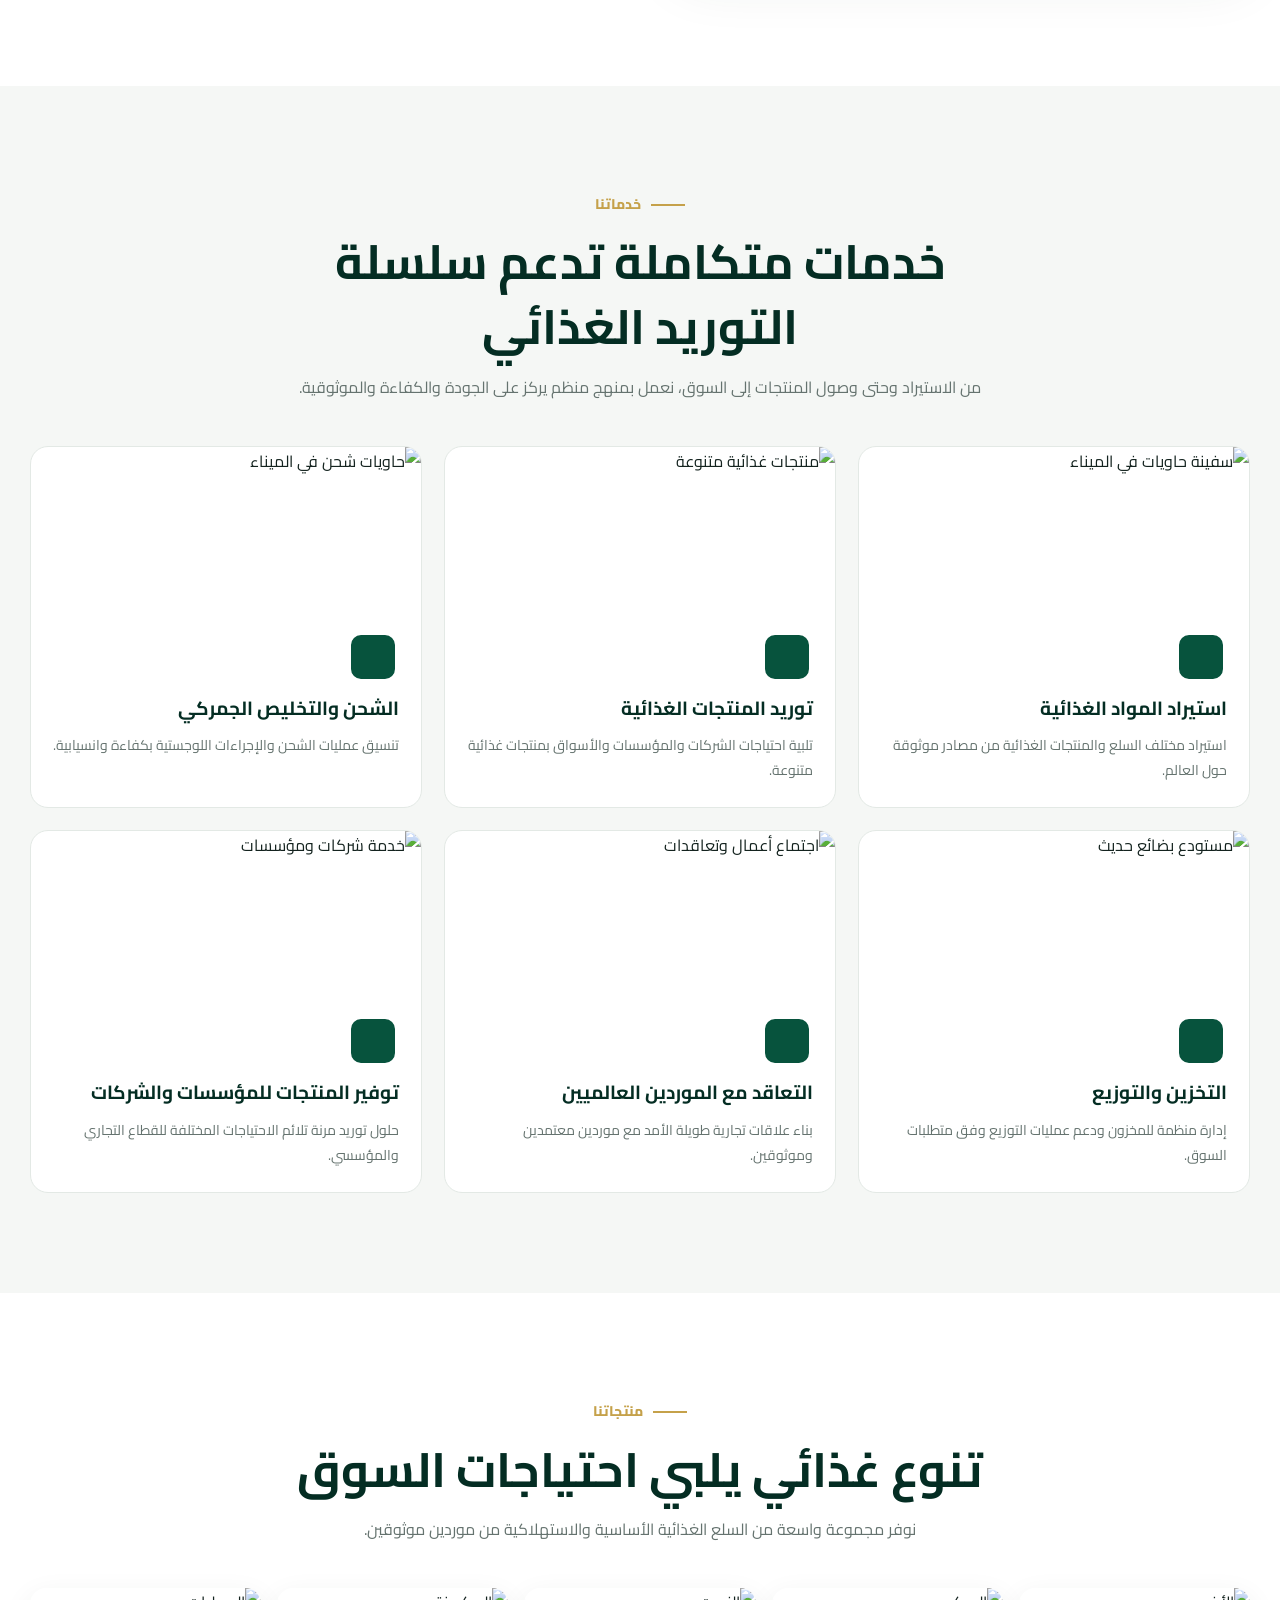
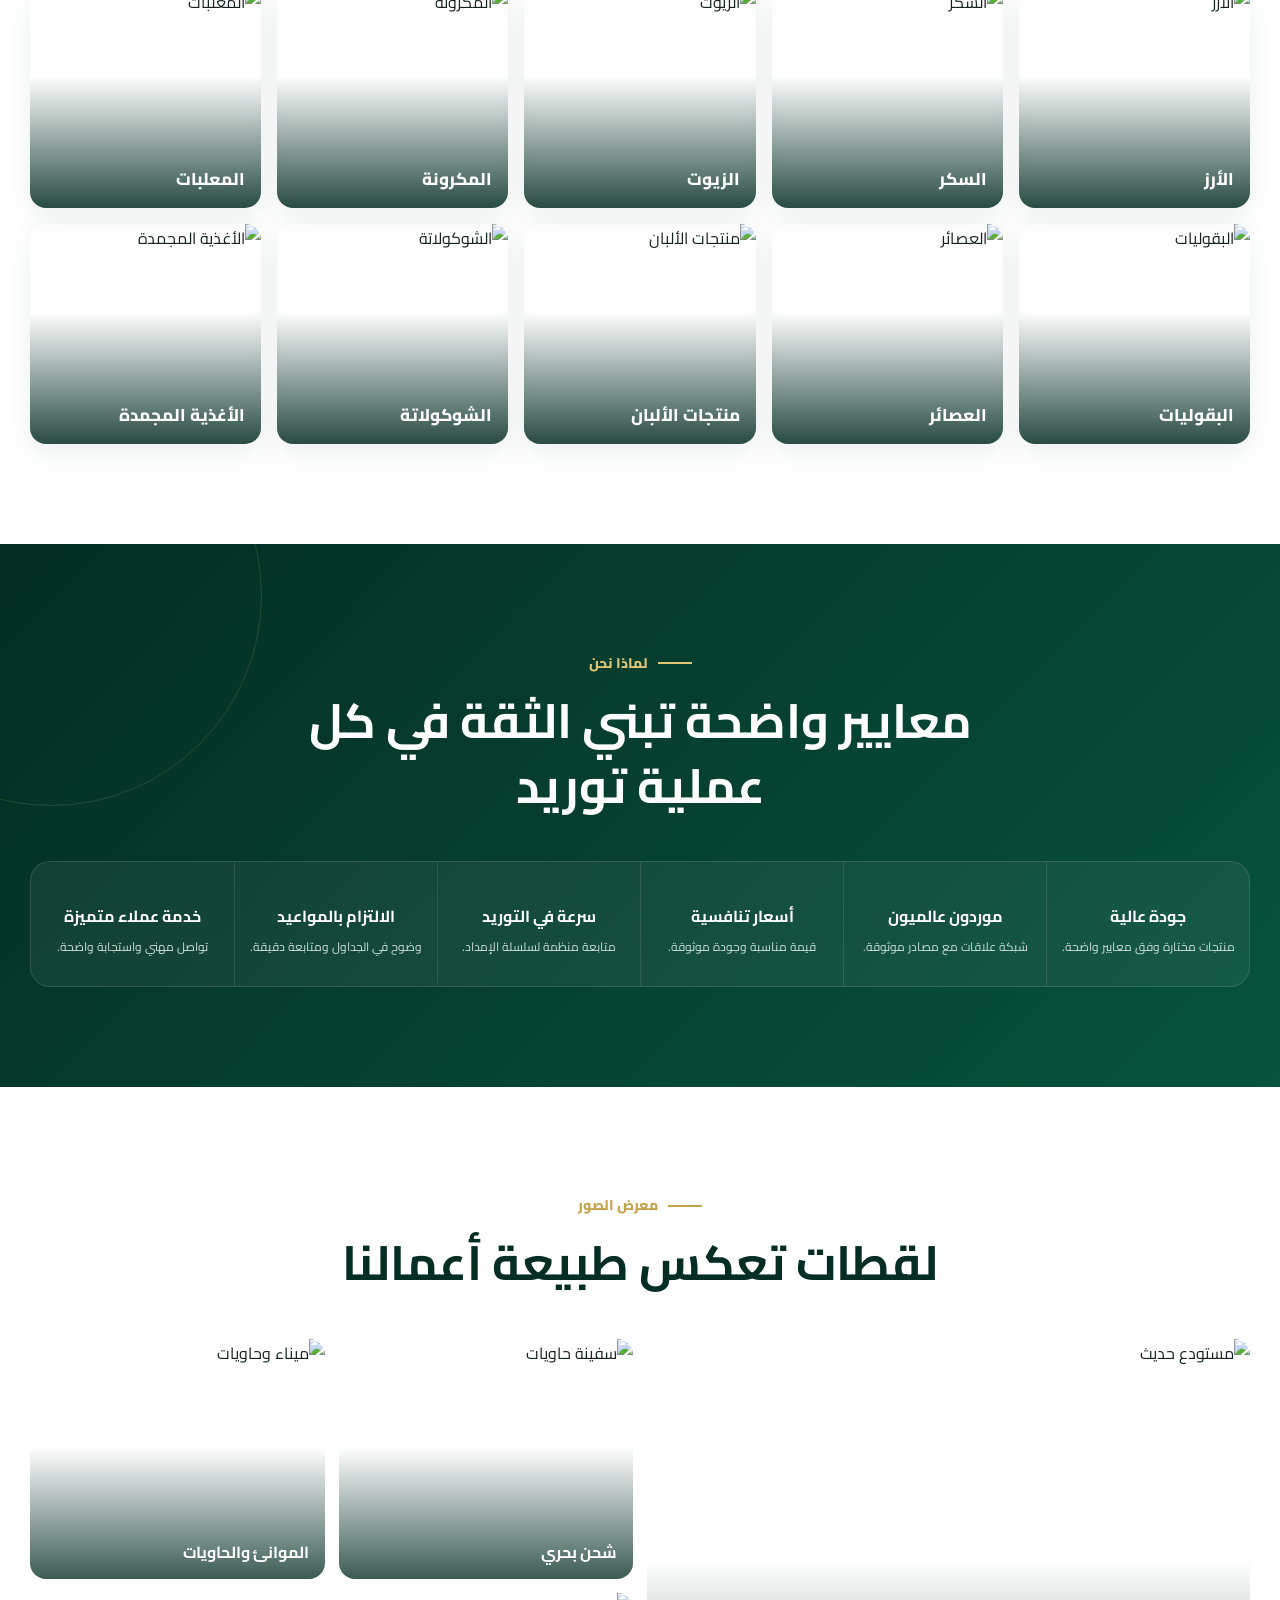
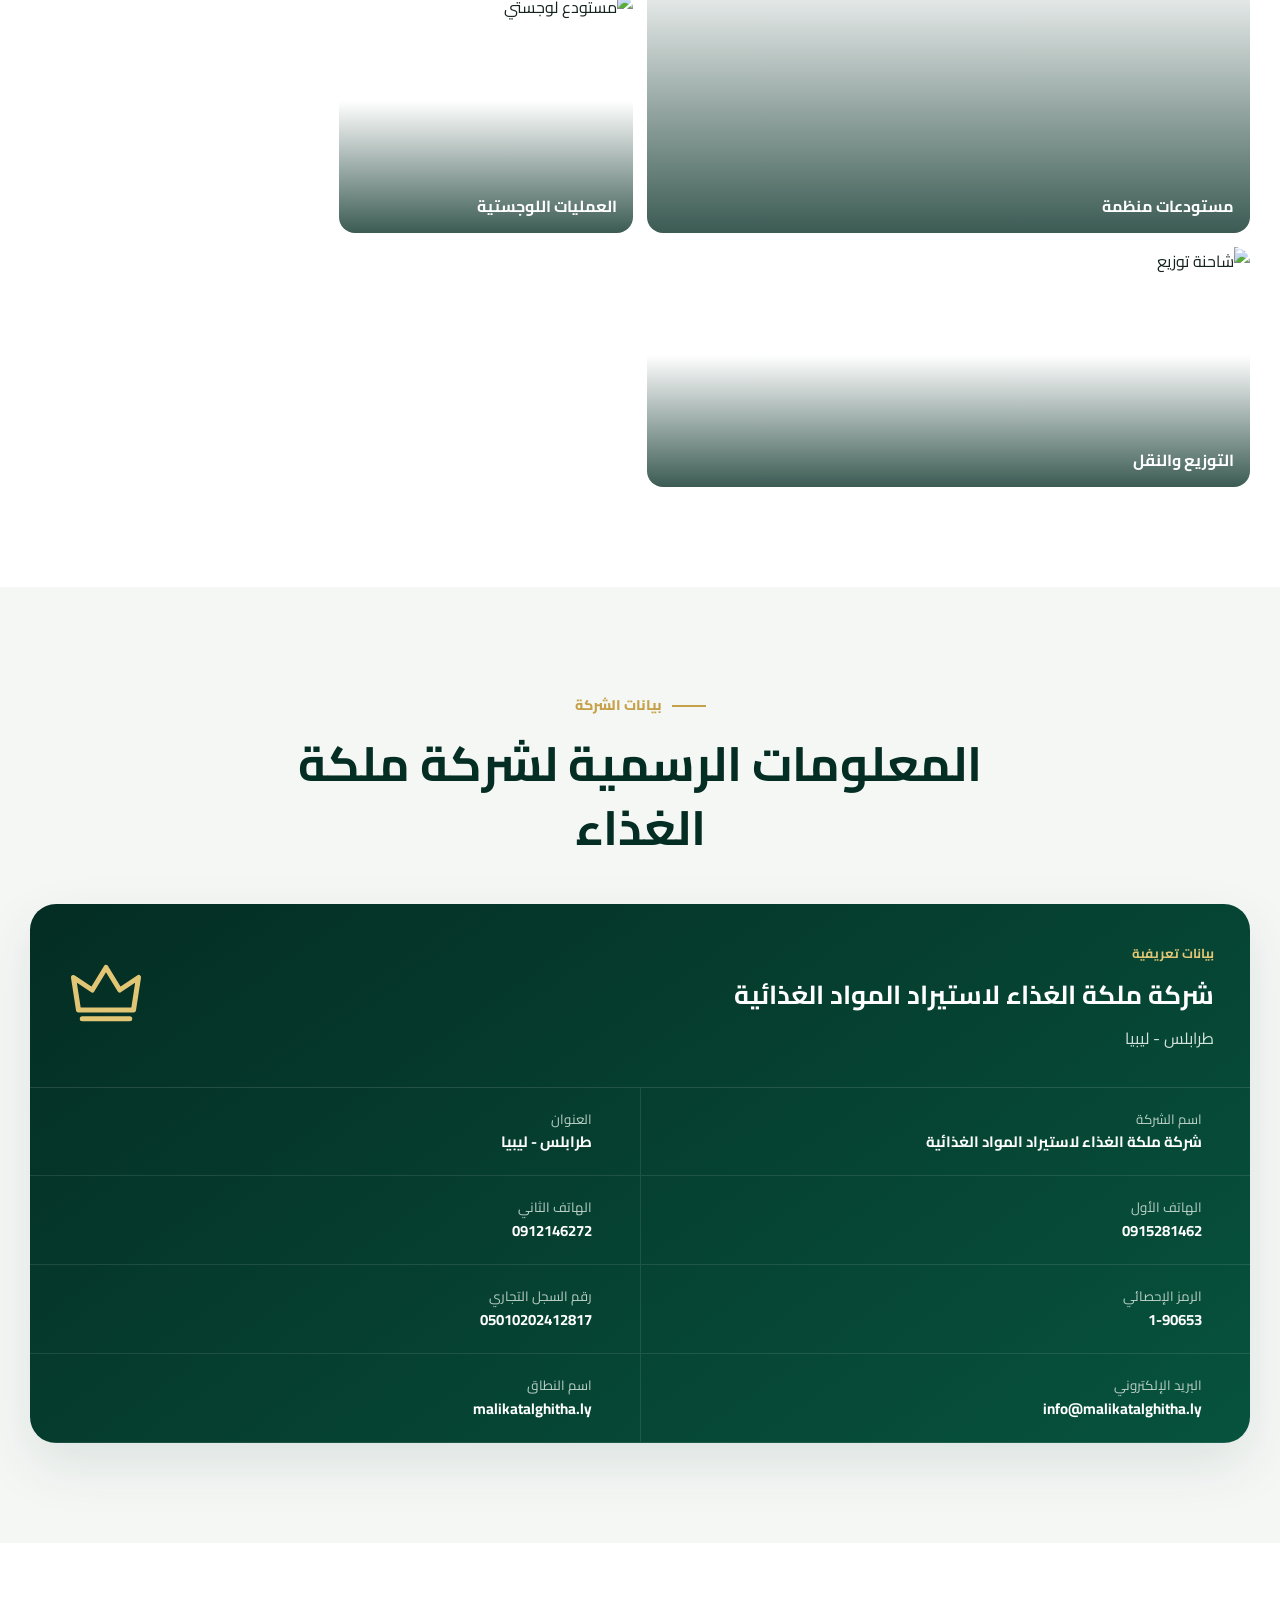
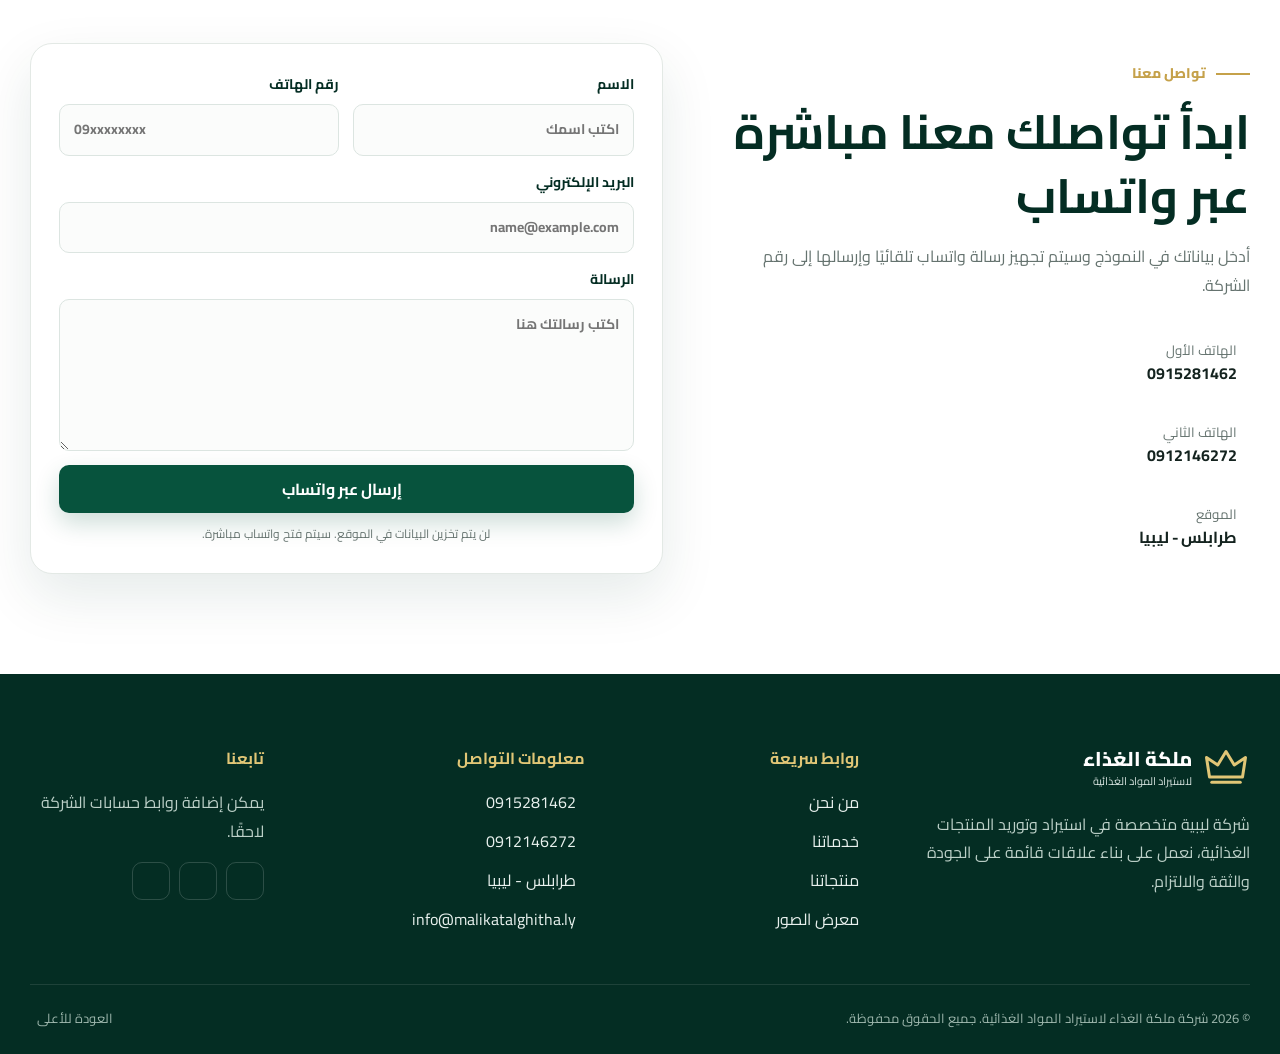
==== commit 65592b57: "Update website domain and email" ====
--- a/malikat-alghidhaa-site/index.html
+++ b/malikat-alghidhaa-site/index.html
@@ -221,8 +221,8 @@
             <div><i data-lucide="phone-call"></i><span><small>الهاتف الثاني</small><strong><a href="tel:+218912146272">0912146272</a></strong></span></div>
             <div><i data-lucide="bar-chart-3"></i><span><small>الرمز الإحصائي</small><strong>1-90653</strong></span></div>
             <div><i data-lucide="file-text"></i><span><small>رقم السجل التجاري</small><strong>05010202412817</strong></span></div>
-            <div><i data-lucide="mail"></i><span><small>البريد الإلكتروني</small><strong>يضاف لاحقًا</strong></span></div>
-            <div><i data-lucide="globe"></i><span><small>اسم النطاق</small><strong>يضاف لاحقًا</strong></span></div>
+            <div><i data-lucide="mail"></i><span><small>البريد الإلكتروني</small><strong><a href="mailto:info@malikatalghitha.ly">info@malikatalghitha.ly</a></strong></span></div>
+            <div><i data-lucide="globe"></i><span><small>اسم النطاق</small><strong><a href="https://malikatalghitha.ly" target="_blank" rel="noopener">malikatalghitha.ly</a></strong></span></div>
           </div>
         </div>
       </div>
@@ -268,7 +268,7 @@
       </div>
 
       <div><h4>روابط سريعة</h4><ul><li><a href="#about">من نحن</a></li><li><a href="#services">خدماتنا</a></li><li><a href="#products">منتجاتنا</a></li><li><a href="#gallery">معرض الصور</a></li></ul></div>
-      <div><h4>معلومات التواصل</h4><ul class="footer-contact"><li><i data-lucide="phone"></i><a href="tel:+218915281462">0915281462</a></li><li><i data-lucide="phone"></i><a href="tel:+218912146272">0912146272</a></li><li><i data-lucide="map-pin"></i>طرابلس - ليبيا</li><li><i data-lucide="mail"></i>البريد يضاف لاحقًا</li></ul></div>
+      <div><h4>معلومات التواصل</h4><ul class="footer-contact"><li><i data-lucide="phone"></i><a href="tel:+218915281462">0915281462</a></li><li><i data-lucide="phone"></i><a href="tel:+218912146272">0912146272</a></li><li><i data-lucide="map-pin"></i>طرابلس - ليبيا</li><li><i data-lucide="mail"></i><a href="mailto:info@malikatalghitha.ly">info@malikatalghitha.ly</a></li></ul></div>
       <div><h4>تابعنا</h4><p class="muted">يمكن إضافة روابط حسابات الشركة لاحقًا.</p><div class="socials"><a href="#" aria-label="فيسبوك"><i data-lucide="facebook"></i></a><a href="#" aria-label="إنستغرام"><i data-lucide="instagram"></i></a><a href="https://wa.me/218915281462" target="_blank" rel="noopener" aria-label="واتساب"><i data-lucide="message-circle"></i></a></div></div>
     </div>
     <div class="container footer-bottom">
